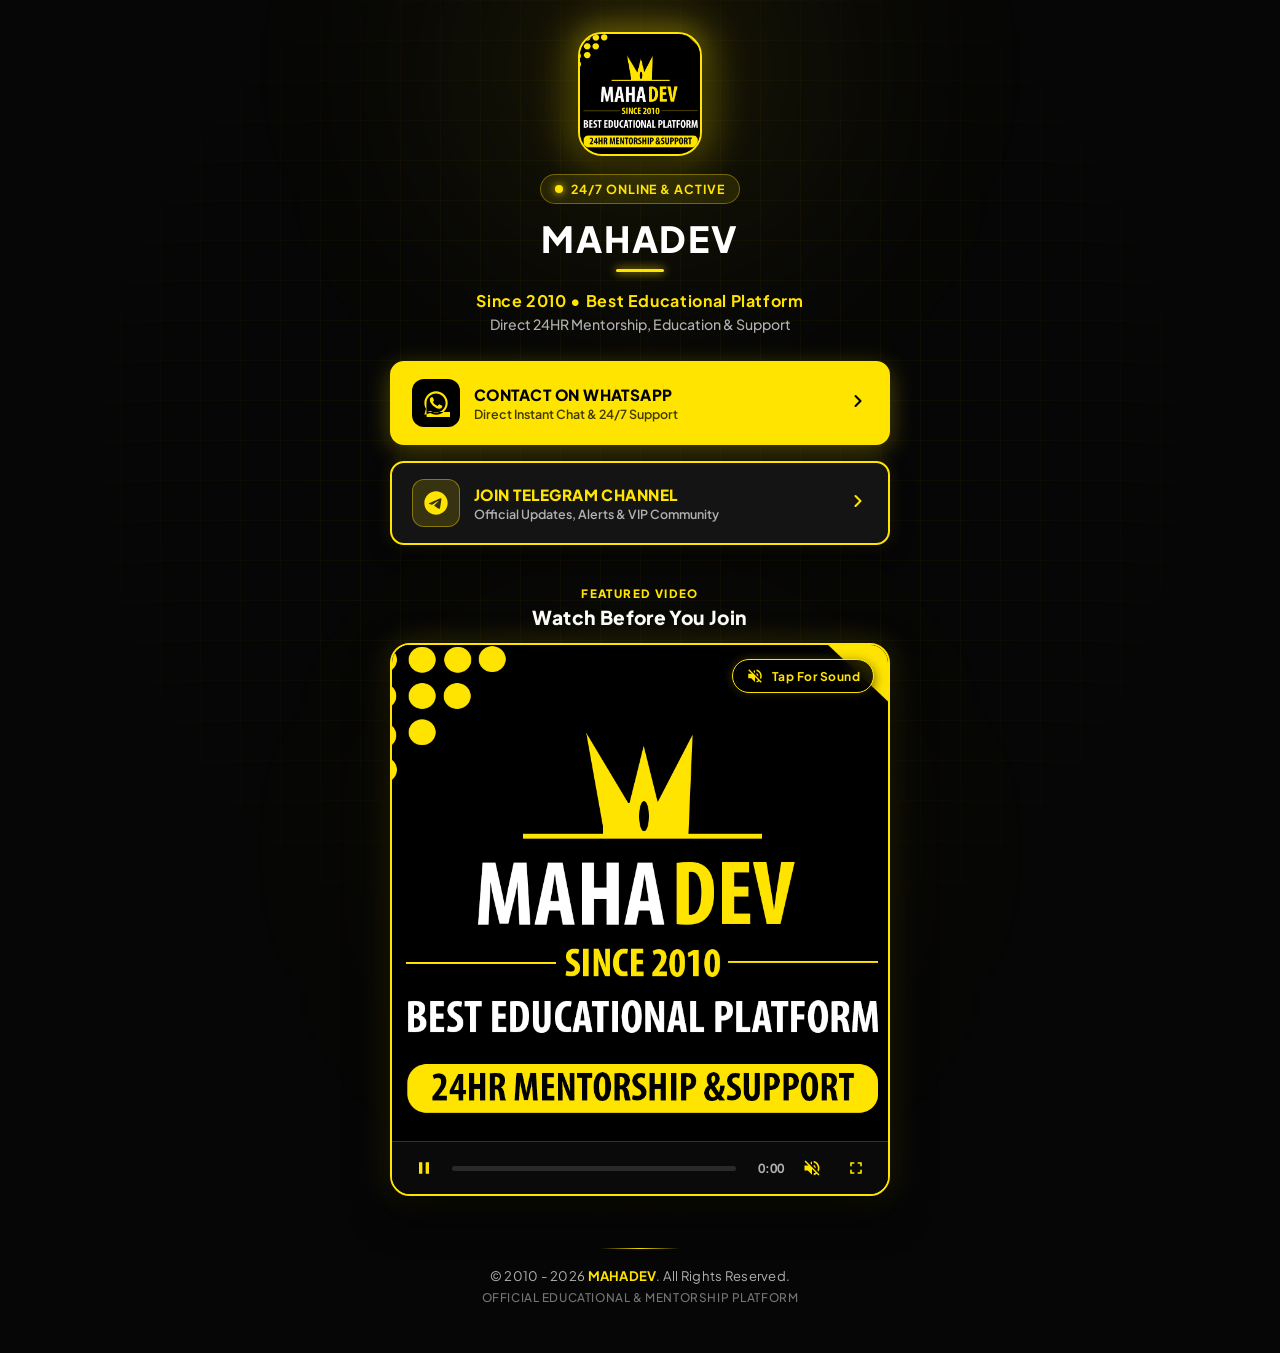
==== index.html @ e3608e44 "Fix Meta Pixel website verification and resolve Business Tools Terms Contact event violation" ====
<!DOCTYPE html>
<html lang="en">

<head>
  <meta charset="UTF-8">
  <meta name="viewport" content="width=device-width, initial-scale=1.0">
  <title>MAHADEV - Official Mentorship & Community</title>
  <meta name="description"
    content="Connect with Mahadev on WhatsApp and join the official Telegram channel. 24/7 Mentorship, education and support.">

  <!-- Favicon -->
  <link rel="icon" type="image/png" href="assets/logo.png">

  <!-- Google Fonts -->
  <link rel="preconnect" href="https://fonts.googleapis.com">
  <link rel="preconnect" href="https://fonts.gstatic.com" crossorigin>
  <link href="https://fonts.googleapis.com/css2?family=Plus+Jakarta+Sans:wght@400;500;600;700;800;900&display=swap"
    rel="stylesheet">

  <!-- Meta Pixel Code -->
  <script>
    !function (f, b, e, v, n, t, s) {
      if (f.fbq) return; n = f.fbq = function () {
        n.callMethod ?
        n.callMethod.apply(n, arguments) : n.queue.push(arguments)
      };
      if (!f._fbq) f._fbq = n; n.push = n; n.loaded = !0; n.version = '2.0';
      n.queue = []; t = b.createElement(e); t.async = !0;
      t.src = v; s = b.getElementsByTagName(e)[0];
      s.parentNode.insertBefore(t, s)
    }(window, document, 'script',
      'https://connect.facebook.net/en_US/fbevents.js');
    fbq('init', '1162560106098659');
    fbq('track', 'PageView');
  </script>
  <noscript>
    <img height="1" width="1" style="display:none" id="fb-pixel-noscript"
      src="https://www.facebook.com/tr?id=3339040462957606&ev=PageView&noscript=1" alt="Meta Pixel" />
  </noscript>
  <!-- End Meta Pixel Code -->

  <!-- Stylesheet -->
  <link rel="stylesheet" href="style.css">
</head>

<body>
  <!-- Ambient background glow elements -->
  <div class="bg-glow bg-glow-top" aria-hidden="true"></div>
  <div class="bg-glow bg-glow-bottom" aria-hidden="true"></div>
  <div class="bg-grid-overlay" aria-hidden="true"></div>

  <main class="page-container">
    <!-- Header with Brand Logo -->
    <header class="brand-header">
      <div class="logo-wrapper">
        <div class="logo-glow"></div>
        <img src="assets/logo.png" alt="MAHADEV Brand Logo" class="brand-logo" width="140" height="140">
      </div>

      <div class="brand-badge">
        <span class="badge-dot"></span>
        <span class="badge-text">24/7 Online & Active</span>
      </div>

      <h1 class="brand-title">MAHADEV</h1>
      <p class="brand-tagline">Since 2010 • Best Educational Platform</p>
      <p class="brand-subtext">Direct 24HR Mentorship, Education & Support</p>
    </header>

    <!-- Action Buttons Section -->
    <section class="cta-section" aria-label="Social and Contact Links">
      <!-- WhatsApp Button (Primary High-Impact CTA) -->
      <a href="https://wa.me/919376412262?text=Hello%20Mahadev%2C%20I%20want%20mentorship" target="_blank"
        rel="noopener noreferrer" class="action-btn btn-whatsapp" id="whatsapp-btn">
        <div class="btn-icon-wrapper">
          <svg class="btn-icon" viewBox="0 0 24 24" width="28" height="28" fill="currentColor" aria-hidden="true">
            <path
              d="M12.031 2C6.516 2 2.029 6.486 2.029 12c0 1.83.497 3.548 1.363 5.031L2 22l5.143-1.348A9.94 9.94 0 0 0 12.031 22c5.515 0 10.003-4.486 10.003-10S17.546 2 12.031 2zm0 18.232c-1.583 0-3.08-.426-4.382-1.17l-.314-.18-3.048.8 814-2.973-.198-.315A8.196 8.196 0 0 1 3.846 12c0-4.513 3.673-8.186 8.185-8.186 4.513 0 8.187 3.673 8.187 8.186 0 4.514-3.674 8.232-8.187 8.232zm4.764-6.177c-.261-.131-1.543-.762-1.782-.849-.24-.087-.414-.131-.588.131-.174.262-.675.849-.828 1.024-.153.174-.305.196-.566.065-.262-.131-1.104-.407-2.103-1.298-.778-.693-1.304-1.55-1.457-1.811-.153-.262-.016-.403.114-.533.118-.118.262-.305.393-.458.131-.153.174-.262.261-.436.087-.174.044-.327-.022-.458-.065-.131-.588-1.417-.806-1.94-.212-.51-.428-.44-.588-.448-.152-.008-.327-.01-.5-.01-.174 0-.458.065-.697.327-.24.262-.916.894-.916 2.181 0 1.287.938 2.53 1.069 2.704.131.174 1.847 2.82 4.475 3.955.625.27 1.113.431 1.493.552.628.2 1.2.172 1.652.104.504-.075 1.543-.632 1.761-1.243.218-.611.218-1.134.153-1.243-.065-.109-.24-.174-.501-.305z" />
          </svg>
        </div>
        <div class="btn-content">
          <span class="btn-label">CONTACT ON WHATSAPP</span>
          <span class="btn-subtext">Direct Instant Chat & 24/7 Support</span>
        </div>
        <div class="btn-arrow" aria-hidden="true">
          <svg viewBox="0 0 24 24" width="20" height="20" fill="none" stroke="currentColor" stroke-width="2.5"
            stroke-linecap="round" stroke-linejoin="round">
            <polyline points="9 18 15 12 9 6"></polyline>
          </svg>
        </div>
      </a>

      <!-- Telegram Channel Button -->
      <a href="https://t.me/Mahadevbetsbook" target="_blank" rel="noopener noreferrer" class="action-btn btn-telegram"
        id="telegram-btn">
        <div class="btn-icon-wrapper">
          <svg class="btn-icon" viewBox="0 0 24 24" width="28" height="28" fill="currentColor" aria-hidden="true">
            <path
              d="M12 2C6.48 2 2 6.48 2 12s4.48 10 10 10 10-4.48 10-10S17.52 2 12 2zm4.64 6.8c-.15 1.58-.8 5.42-1.13 7.19-.14.75-.42 1-.68 1.03-.58.05-1.02-.38-1.58-.75-.88-.58-1.38-.94-2.23-1.5-.99-.65-.35-1.01.22-1.59.15-.15 2.71-2.48 2.76-2.69a.2.2 0 0 0-.05-.18c-.06-.05-.14-.03-.21-.02-.09.02-1.49.95-4.22 2.79-.4.27-.76.41-1.08.4-.36-.01-1.04-.2-1.55-.37-.63-.2-1.12-.31-1.08-.66.02-.18.27-.36.74-.55 2.92-1.27 4.86-2.11 5.83-2.51 2.78-1.16 3.35-1.36 3.73-1.36.08 0 .27.02.39.12.1.08.13.19.14.27-.01.06.01.24 0 .36z" />
          </svg>
        </div>
        <div class="btn-content">
          <span class="btn-label">JOIN TELEGRAM CHANNEL</span>
          <span class="btn-subtext">Official Updates, Alerts & VIP Community</span>
        </div>
        <div class="btn-arrow" aria-hidden="true">
          <svg viewBox="0 0 24 24" width="20" height="20" fill="none" stroke="currentColor" stroke-width="2.5"
            stroke-linecap="round" stroke-linejoin="round">
            <polyline points="9 18 15 12 9 6"></polyline>
          </svg>
        </div>
      </a>
    </section>

    <!-- Video Showcase Section -->
    <section class="video-section" aria-label="Featured Presentation Video">
      <div class="section-title-wrap">
        <span class="section-badge">FEATURED VIDEO</span>
        <h2 class="section-heading">Watch Before You Join</h2>
      </div>

      <div class="video-card-container">
        <!-- Floating Sound Control Indicator -->
        <button type="button" class="video-audio-badge" id="audio-toggle-btn" aria-label="Toggle Sound">
          <svg class="audio-icon audio-muted-icon" viewBox="0 0 24 24" width="18" height="18" fill="currentColor">
            <path
              d="M16.5 12c0-1.77-1.02-3.29-2.5-4.03v2.21l2.45 2.45c.03-.2.05-.41.05-.63zm2.5 0c0 .94-.2 1.82-.54 2.64l1.51 1.51C20.63 14.91 21 13.5 21 12c0-4.28-2.99-7.86-7-8.77v2.06c2.89.86 5 3.54 5 6.71zM4.27 3L3 4.27 7.73 9H3v6h4l5 5v-6.73l4.25 4.25c-.67.52-1.42.93-2.25 1.18v2.06c1.38-.31 2.63-.95 3.69-1.81L19.73 21 21 19.73l-9-9L4.27 3zM12 4L9.91 6.09 12 8.18V4z" />
          </svg>
          <svg class="audio-icon audio-unmuted-icon" viewBox="0 0 24 24" width="18" height="18" fill="currentColor"
            style="display: none;">
            <path
              d="M3 9v6h4l5 5V4L7 9H3zm13.5 3c0-1.77-1.02-3.29-2.5-4.03v8.05c1.48-.73 2.5-2.25 2.5-4.02zM14 3.23v2.06c2.89.86 5 3.54 5 6.71s-2.11 5.85-5 6.71v2.06c4.01-.91 7-4.49 7-8.77s-2.99-7.86-7-8.77z" />
          </svg>
          <span class="audio-text" id="audio-status-text">Tap For Sound</span>
        </button>

        <!-- Video Player Element -->
        <div class="video-wrapper">
          <video id="promo-video" autoplay muted loop playsinline preload="auto" poster="assets/logo.png">
            <source src="assets/video.mp4" type="video/mp4">
            <source src="assets/Man_holding_smartphone_in_living%E2%80%A6_20261020135610.mp4" type="video/mp4">
            Your browser does not support HTML5 video.
          </video>

          <!-- Center Play/Pause Overlay Button -->
          <button type="button" class="video-center-btn" id="center-play-btn" aria-label="Play or Pause Video">
            <svg class="center-icon play-icon" viewBox="0 0 24 24" width="36" height="36" fill="currentColor">
              <path d="M8 5v14l11-7z" />
            </svg>
            <svg class="center-icon pause-icon" viewBox="0 0 24 24" width="36" height="36" fill="currentColor"
              style="display: none;">
              <path d="M6 19h4V5H6v14zm8-14v14h4V5h-4z" />
            </svg>
          </button>
        </div>

        <!-- Custom Video Controls Bar -->
        <div class="video-custom-controls">
          <button type="button" class="ctrl-btn" id="ctrl-play-pause" aria-label="Play/Pause">
            <svg viewBox="0 0 24 24" width="20" height="20" fill="currentColor" id="ctrl-play-icon">
              <path d="M6 19h4V5H6v14zm8-14v14h4V5h-4z" />
            </svg>
          </button>

          <div class="video-timeline" id="video-timeline-wrap">
            <div class="timeline-bar" id="timeline-bar">
              <div class="timeline-progress" id="timeline-progress"></div>
            </div>
          </div>

          <span class="video-time" id="video-time-display">0:00</span>

          <button type="button" class="ctrl-btn" id="ctrl-mute-btn" aria-label="Mute/Unmute">
            <svg viewBox="0 0 24 24" width="20" height="20" fill="currentColor" id="ctrl-sound-icon">
              <path
                d="M16.5 12c0-1.77-1.02-3.29-2.5-4.03v2.21l2.45 2.45c.03-.2.05-.41.05-.63zm2.5 0c0 .94-.2 1.82-.54 2.64l1.51 1.51C20.63 14.91 21 13.5 21 12c0-4.28-2.99-7.86-7-8.77v2.06c2.89.86 5 3.54 5 6.71zM4.27 3L3 4.27 7.73 9H3v6h4l5 5v-6.73l4.25 4.25c-.67.52-1.42.93-2.25 1.18v2.06c1.38-.31 2.63-.95 3.69-1.81L19.73 21 21 19.73l-9-9L4.27 3zM12 4L9.91 6.09 12 8.18V4z" />
            </svg>
          </button>

          <button type="button" class="ctrl-btn" id="ctrl-fullscreen-btn" aria-label="Fullscreen">
            <svg viewBox="0 0 24 24" width="20" height="20" fill="currentColor">
              <path d="M7 14H5v5h5v-2H7v-3zm-2-4h2V7h3V5H5v5zm12 7h-3v2h5v-5h-2v3zM14 5v2h3v3h2V5h-5z" />
            </svg>
          </button>
        </div>
      </div>
    </section>

    <!-- Footer -->
    <footer class="brand-footer">
      <div class="footer-divider"></div>
      <p class="footer-copyright">© 2010 - 2026 <strong>MAHADEV</strong>. All Rights Reserved.</p>
      <p class="footer-note">Official Educational & Mentorship Platform</p>
    </footer>
  </main>

  <!-- Script -->
  <script src="script.js"></script>
</body>

</html>
---- style.css ----
/* ==========================================================================
   MAHADEV LUXURY BLACK & #ffe400 STYLESHEET
   ========================================================================== */

:root {
  --color-black: #000000;
  --color-bg-base: #060606;
  --color-bg-surface: #0e0e0e;
  --color-bg-card: #141414;
  --color-bg-card-hover: #1c1c1c;
  
  /* Requested Signature Brand Color */
  --color-yellow: #ffe400;
  --color-yellow-hover: #ffec33;
  --color-yellow-glow: rgba(255, 228, 0, 0.35);
  --color-yellow-glow-subtle: rgba(255, 228, 0, 0.12);
  --color-yellow-border: rgba(255, 228, 0, 0.3);
  --color-yellow-border-bright: rgba(255, 228, 0, 0.85);

  --color-text-white: #ffffff;
  --color-text-dim: #b0b0b0;
  --color-text-muted: #757575;

  --font-family: 'Plus Jakarta Sans', -apple-system, BlinkMacSystemFont, "Segoe UI", Roboto, sans-serif;
  
  --transition-fast: 0.2s cubic-bezier(0.4, 0, 0.2, 1);
  --transition-smooth: 0.35s cubic-bezier(0.16, 1, 0.3, 1);
  --border-radius-sm: 8px;
  --border-radius-md: 14px;
  --border-radius-lg: 20px;
  --border-radius-pill: 9999px;
}

/* Reset & Base Styles */
*, *::before, *::after {
  box-sizing: border-box;
  margin: 0;
  padding: 0;
}

html {
  font-size: 16px;
  scroll-behavior: smooth;
  background-color: var(--color-black);
}

body {
  font-family: var(--font-family);
  background-color: var(--color-bg-base);
  color: var(--color-text-white);
  min-height: 100vh;
  display: flex;
  flex-direction: column;
  align-items: center;
  overflow-x: hidden;
  position: relative;
  -webkit-font-smoothing: antialiased;
  -moz-osx-font-smoothing: grayscale;
}

/* Background Ambient Lighting */
.bg-glow {
  position: fixed;
  border-radius: 50%;
  filter: blur(120px);
  pointer-events: none;
  z-index: 0;
}

.bg-glow-top {
  top: -120px;
  left: 50%;
  transform: translateX(-50%);
  width: 500px;
  height: 380px;
  background: radial-gradient(circle, rgba(255, 228, 0, 0.18) 0%, rgba(0, 0, 0, 0) 70%);
}

.bg-glow-bottom {
  bottom: -150px;
  left: 50%;
  transform: translateX(-50%);
  width: 600px;
  height: 400px;
  background: radial-gradient(circle, rgba(255, 228, 0, 0.1) 0%, rgba(0, 0, 0, 0) 70%);
}

.bg-grid-overlay {
  position: fixed;
  inset: 0;
  background-image: 
    linear-gradient(to right, rgba(255, 228, 0, 0.03) 1px, transparent 1px),
    linear-gradient(to bottom, rgba(255, 228, 0, 0.03) 1px, transparent 1px);
  background-size: 40px 40px;
  pointer-events: none;
  z-index: 0;
  mask-image: radial-gradient(circle at center, black 40%, transparent 85%);
  -webkit-mask-image: radial-gradient(circle at center, black 40%, transparent 85%);
}

/* Layout Container */
.page-container {
  position: relative;
  z-index: 1;
  width: 100%;
  max-width: 540px;
  padding: 32px 20px 48px;
  margin: 0 auto;
  display: flex;
  flex-direction: column;
  align-items: center;
  gap: 28px;
}

/* ==========================================================================
   Header & Logo Section
   ========================================================================== */
.brand-header {
  text-align: center;
  display: flex;
  flex-direction: column;
  align-items: center;
  width: 100%;
}

.logo-wrapper {
  position: relative;
  margin-bottom: 18px;
}

.logo-glow {
  position: absolute;
  inset: -8px;
  background: var(--color-yellow);
  border-radius: 28px;
  filter: blur(20px);
  opacity: 0.35;
  animation: pulse-glow 3s ease-in-out infinite alternate;
}

@keyframes pulse-glow {
  0% {
    opacity: 0.25;
    transform: scale(0.96);
  }
  100% {
    opacity: 0.55;
    transform: scale(1.04);
  }
}

.brand-logo {
  position: relative;
  display: block;
  width: 124px;
  height: 124px;
  object-fit: cover;
  border-radius: 24px;
  border: 2px solid var(--color-yellow);
  box-shadow: 0 8px 30px rgba(0, 0, 0, 0.8), 0 0 20px rgba(255, 228, 0, 0.3);
  transition: transform var(--transition-smooth), box-shadow var(--transition-smooth);
}

.brand-logo:hover {
  transform: translateY(-3px) scale(1.03);
  box-shadow: 0 12px 35px rgba(0, 0, 0, 0.9), 0 0 30px rgba(255, 228, 0, 0.5);
}

.brand-badge {
  display: inline-flex;
  align-items: center;
  gap: 8px;
  background: rgba(255, 228, 0, 0.1);
  border: 1px solid rgba(255, 228, 0, 0.35);
  color: var(--color-yellow);
  font-size: 0.78rem;
  font-weight: 700;
  letter-spacing: 0.08em;
  text-transform: uppercase;
  padding: 6px 14px;
  border-radius: var(--border-radius-pill);
  margin-bottom: 14px;
  backdrop-filter: blur(8px);
}

.badge-dot {
  width: 8px;
  height: 8px;
  border-radius: 50%;
  background-color: var(--color-yellow);
  box-shadow: 0 0 8px var(--color-yellow);
  animation: blink-dot 1.8s ease-in-out infinite;
}

@keyframes blink-dot {
  0%, 100% { opacity: 1; transform: scale(1); }
  50% { opacity: 0.4; transform: scale(0.85); }
}

.brand-title {
  font-size: 2.25rem;
  font-weight: 900;
  letter-spacing: 0.05em;
  color: var(--color-text-white);
  line-height: 1.15;
  margin-bottom: 6px;
  text-transform: uppercase;
}

.brand-title::after {
  content: "";
  display: block;
  width: 48px;
  height: 3px;
  background: var(--color-yellow);
  margin: 10px auto 12px;
  border-radius: 2px;
  box-shadow: 0 0 10px var(--color-yellow);
}

.brand-tagline {
  font-size: 1rem;
  font-weight: 700;
  color: var(--color-yellow);
  letter-spacing: 0.04em;
  margin-bottom: 4px;
}

.brand-subtext {
  font-size: 0.88rem;
  font-weight: 500;
  color: var(--color-text-dim);
}

/* ==========================================================================
   Action CTA Buttons Section (WhatsApp & Telegram)
   ========================================================================== */
.cta-section {
  width: 100%;
  display: flex;
  flex-direction: column;
  gap: 16px;
}

.action-btn {
  display: flex;
  align-items: center;
  width: 100%;
  padding: 16px 20px;
  border-radius: var(--border-radius-md);
  text-decoration: none;
  position: relative;
  overflow: hidden;
  cursor: pointer;
  user-select: none;
  transition: transform var(--transition-smooth), box-shadow var(--transition-smooth), border-color var(--transition-fast), background-color var(--transition-fast);
}

.action-btn:focus-visible {
  outline: 3px solid var(--color-yellow);
  outline-offset: 3px;
}

/* Button 1: WhatsApp (Primary High-Impact Button) */
.btn-whatsapp {
  background: var(--color-yellow);
  color: var(--color-black);
  border: 2px solid var(--color-yellow);
  box-shadow: 0 6px 24px rgba(255, 228, 0, 0.3), 0 2px 6px rgba(0, 0, 0, 0.5);
}

.btn-whatsapp:hover {
  background: var(--color-yellow-hover);
  transform: translateY(-3px) scale(1.015);
  box-shadow: 0 10px 30px rgba(255, 228, 0, 0.5), 0 4px 10px rgba(0, 0, 0, 0.6);
}

.btn-whatsapp:active {
  transform: translateY(-1px) scale(0.995);
}

.btn-whatsapp .btn-icon-wrapper {
  background: var(--color-black);
  color: var(--color-yellow);
}

.btn-whatsapp .btn-label {
  color: var(--color-black);
}

.btn-whatsapp .btn-subtext {
  color: rgba(0, 0, 0, 0.75);
}

.btn-whatsapp .btn-arrow {
  color: var(--color-black);
}

/* Button 2: Telegram Channel (Luxury Obsidian & Yellow Accent) */
.btn-telegram {
  background: var(--color-bg-card);
  color: var(--color-text-white);
  border: 2px solid var(--color-yellow);
  box-shadow: 0 6px 20px rgba(0, 0, 0, 0.7), 0 0 15px rgba(255, 228, 0, 0.15);
}

.btn-telegram:hover {
  background: #191919;
  border-color: var(--color-yellow);
  transform: translateY(-3px) scale(1.015);
  box-shadow: 0 10px 28px rgba(0, 0, 0, 0.8), 0 0 25px rgba(255, 228, 0, 0.35);
}

.btn-telegram:active {
  transform: translateY(-1px) scale(0.995);
}

.btn-telegram .btn-icon-wrapper {
  background: rgba(255, 228, 0, 0.15);
  color: var(--color-yellow);
  border: 1px solid rgba(255, 228, 0, 0.4);
}

.btn-telegram .btn-label {
  color: var(--color-yellow);
}

.btn-telegram .btn-subtext {
  color: var(--color-text-dim);
}

.btn-telegram .btn-arrow {
  color: var(--color-yellow);
}

/* Button Shared Structure */
.btn-icon-wrapper {
  display: flex;
  align-items: center;
  justify-content: center;
  width: 48px;
  height: 48px;
  border-radius: 12px;
  flex-shrink: 0;
  transition: transform var(--transition-fast);
}

.action-btn:hover .btn-icon-wrapper {
  transform: scale(1.1);
}

.btn-content {
  display: flex;
  flex-direction: column;
  margin-left: 14px;
  flex-grow: 1;
  text-align: left;
}

.btn-label {
  font-size: 0.96rem;
  font-weight: 800;
  letter-spacing: 0.03em;
  line-height: 1.25;
}

.btn-subtext {
  font-size: 0.78rem;
  font-weight: 600;
  margin-top: 3px;
  line-height: 1.2;
}

.btn-arrow {
  margin-left: 8px;
  flex-shrink: 0;
  transition: transform var(--transition-fast);
}

.action-btn:hover .btn-arrow {
  transform: translateX(4px);
}

/* Ripple Click Effect */
.ripple {
  position: absolute;
  border-radius: 50%;
  background: rgba(255, 255, 255, 0.35);
  transform: scale(0);
  animation: ripple-animation 0.6s linear;
  pointer-events: none;
}

@keyframes ripple-animation {
  to {
    transform: scale(4);
    opacity: 0;
  }
}

/* ==========================================================================
   Video Showcase Section
   ========================================================================== */
.video-section {
  width: 100%;
  display: flex;
  flex-direction: column;
  align-items: center;
  margin-top: 8px;
}

.section-title-wrap {
  text-align: center;
  margin-bottom: 14px;
}

.section-badge {
  display: inline-block;
  font-size: 0.72rem;
  font-weight: 800;
  letter-spacing: 0.12em;
  color: var(--color-yellow);
  margin-bottom: 4px;
}

.section-heading {
  font-size: 1.2rem;
  font-weight: 800;
  color: var(--color-text-white);
  letter-spacing: 0.02em;
}

/* Video Card Container */
.video-card-container {
  width: 100%;
  position: relative;
  background: var(--color-bg-card);
  border-radius: var(--border-radius-lg);
  border: 2px solid var(--color-yellow);
  box-shadow: 0 16px 40px rgba(0, 0, 0, 0.9), 0 0 30px rgba(255, 228, 0, 0.2);
  overflow: hidden;
  transition: box-shadow var(--transition-smooth), border-color var(--transition-smooth);
}

.video-card-container:hover {
  box-shadow: 0 20px 50px rgba(0, 0, 0, 0.95), 0 0 40px rgba(255, 228, 0, 0.35);
}

/* Floating Audio Toggle Badge */
.video-audio-badge {
  position: absolute;
  top: 14px;
  right: 14px;
  z-index: 10;
  display: flex;
  align-items: center;
  gap: 8px;
  background: rgba(0, 0, 0, 0.85);
  border: 1.5px solid var(--color-yellow);
  color: var(--color-yellow);
  font-family: var(--font-family);
  font-size: 0.75rem;
  font-weight: 700;
  letter-spacing: 0.04em;
  padding: 7px 13px;
  border-radius: var(--border-radius-pill);
  cursor: pointer;
  backdrop-filter: blur(8px);
  box-shadow: 0 4px 12px rgba(0, 0, 0, 0.6), 0 0 10px rgba(255, 228, 0, 0.25);
  transition: transform var(--transition-fast), background var(--transition-fast), box-shadow var(--transition-fast);
}

.video-audio-badge:hover {
  transform: scale(1.06);
  background: var(--color-yellow);
  color: var(--color-black);
  box-shadow: 0 6px 16px rgba(255, 228, 0, 0.4);
}

/* Video Player Wrapper */
.video-wrapper {
  position: relative;
  width: 100%;
  background: var(--color-black);
  display: flex;
  align-items: center;
  justify-content: center;
  cursor: pointer;
}

.video-wrapper video {
  width: 100%;
  height: auto;
  max-height: 520px;
  display: block;
  object-fit: contain;
  background: var(--color-black);
}

/* Center Play/Pause Overlay */
.video-center-btn {
  position: absolute;
  top: 50%;
  left: 50%;
  transform: translate(-50%, -50%) scale(0.9);
  width: 68px;
  height: 68px;
  border-radius: 50%;
  background: rgba(0, 0, 0, 0.75);
  border: 2px solid var(--color-yellow);
  color: var(--color-yellow);
  display: flex;
  align-items: center;
  justify-content: center;
  opacity: 0;
  pointer-events: none;
  backdrop-filter: blur(6px);
  box-shadow: 0 0 25px rgba(255, 228, 0, 0.4);
  transition: opacity 0.3s ease, transform 0.3s cubic-bezier(0.175, 0.885, 0.32, 1.275);
}

.video-wrapper:hover .video-center-btn,
.video-wrapper.is-paused .video-center-btn {
  opacity: 1;
  pointer-events: auto;
  transform: translate(-50%, -50%) scale(1);
}

.video-center-btn:hover {
  background: var(--color-yellow);
  color: var(--color-black);
  transform: translate(-50%, -50%) scale(1.1);
  box-shadow: 0 0 35px var(--color-yellow);
}

/* Video Controls Bar */
.video-custom-controls {
  display: flex;
  align-items: center;
  gap: 12px;
  padding: 10px 16px;
  background: #0a0a0a;
  border-top: 1px solid rgba(255, 228, 0, 0.2);
}

.ctrl-btn {
  background: transparent;
  border: none;
  color: var(--color-yellow);
  display: flex;
  align-items: center;
  justify-content: center;
  width: 32px;
  height: 32px;
  border-radius: 6px;
  cursor: pointer;
  transition: background var(--transition-fast), transform var(--transition-fast);
}

.ctrl-btn:hover {
  background: rgba(255, 228, 0, 0.15);
  transform: scale(1.1);
}

.ctrl-btn:active {
  transform: scale(0.95);
}

.video-timeline {
  flex-grow: 1;
  height: 24px;
  display: flex;
  align-items: center;
  cursor: pointer;
}

.timeline-bar {
  position: relative;
  width: 100%;
  height: 5px;
  background: #2a2a2a;
  border-radius: 4px;
  overflow: hidden;
  transition: height 0.15s ease;
}

.video-timeline:hover .timeline-bar {
  height: 8px;
}

.timeline-progress {
  position: absolute;
  top: 0;
  left: 0;
  height: 100%;
  width: 0%;
  background: var(--color-yellow);
  box-shadow: 0 0 10px var(--color-yellow);
  border-radius: 4px;
  transition: width 0.05s linear;
}

.video-time {
  font-size: 0.78rem;
  font-weight: 700;
  color: var(--color-text-dim);
  font-variant-numeric: tabular-nums;
  min-width: 36px;
  text-align: right;
}

/* ==========================================================================
   Footer
   ========================================================================== */
.brand-footer {
  width: 100%;
  text-align: center;
  padding-top: 16px;
  margin-top: 8px;
  display: flex;
  flex-direction: column;
  align-items: center;
  gap: 6px;
}

.footer-divider {
  width: 80px;
  height: 1px;
  background: linear-gradient(90deg, transparent, var(--color-yellow), transparent);
  margin-bottom: 12px;
}

.footer-copyright {
  font-size: 0.82rem;
  color: var(--color-text-dim);
  letter-spacing: 0.02em;
}

.footer-copyright strong {
  color: var(--color-yellow);
}

.footer-note {
  font-size: 0.74rem;
  color: var(--color-text-muted);
  font-weight: 500;
  letter-spacing: 0.05em;
  text-transform: uppercase;
}

/* ==========================================================================
   Responsive Adaptations
   ========================================================================== */
@media (max-width: 480px) {
  .page-container {
    padding: 24px 16px 40px;
    gap: 24px;
  }

  .brand-logo {
    width: 108px;
    height: 108px;
    border-radius: 20px;
  }

  .brand-title {
    font-size: 1.85rem;
  }

  .action-btn {
    padding: 14px 16px;
  }

  .btn-icon-wrapper {
    width: 42px;
    height: 42px;
  }

  .btn-label {
    font-size: 0.88rem;
  }

  .btn-subtext {
    font-size: 0.72rem;
  }
}
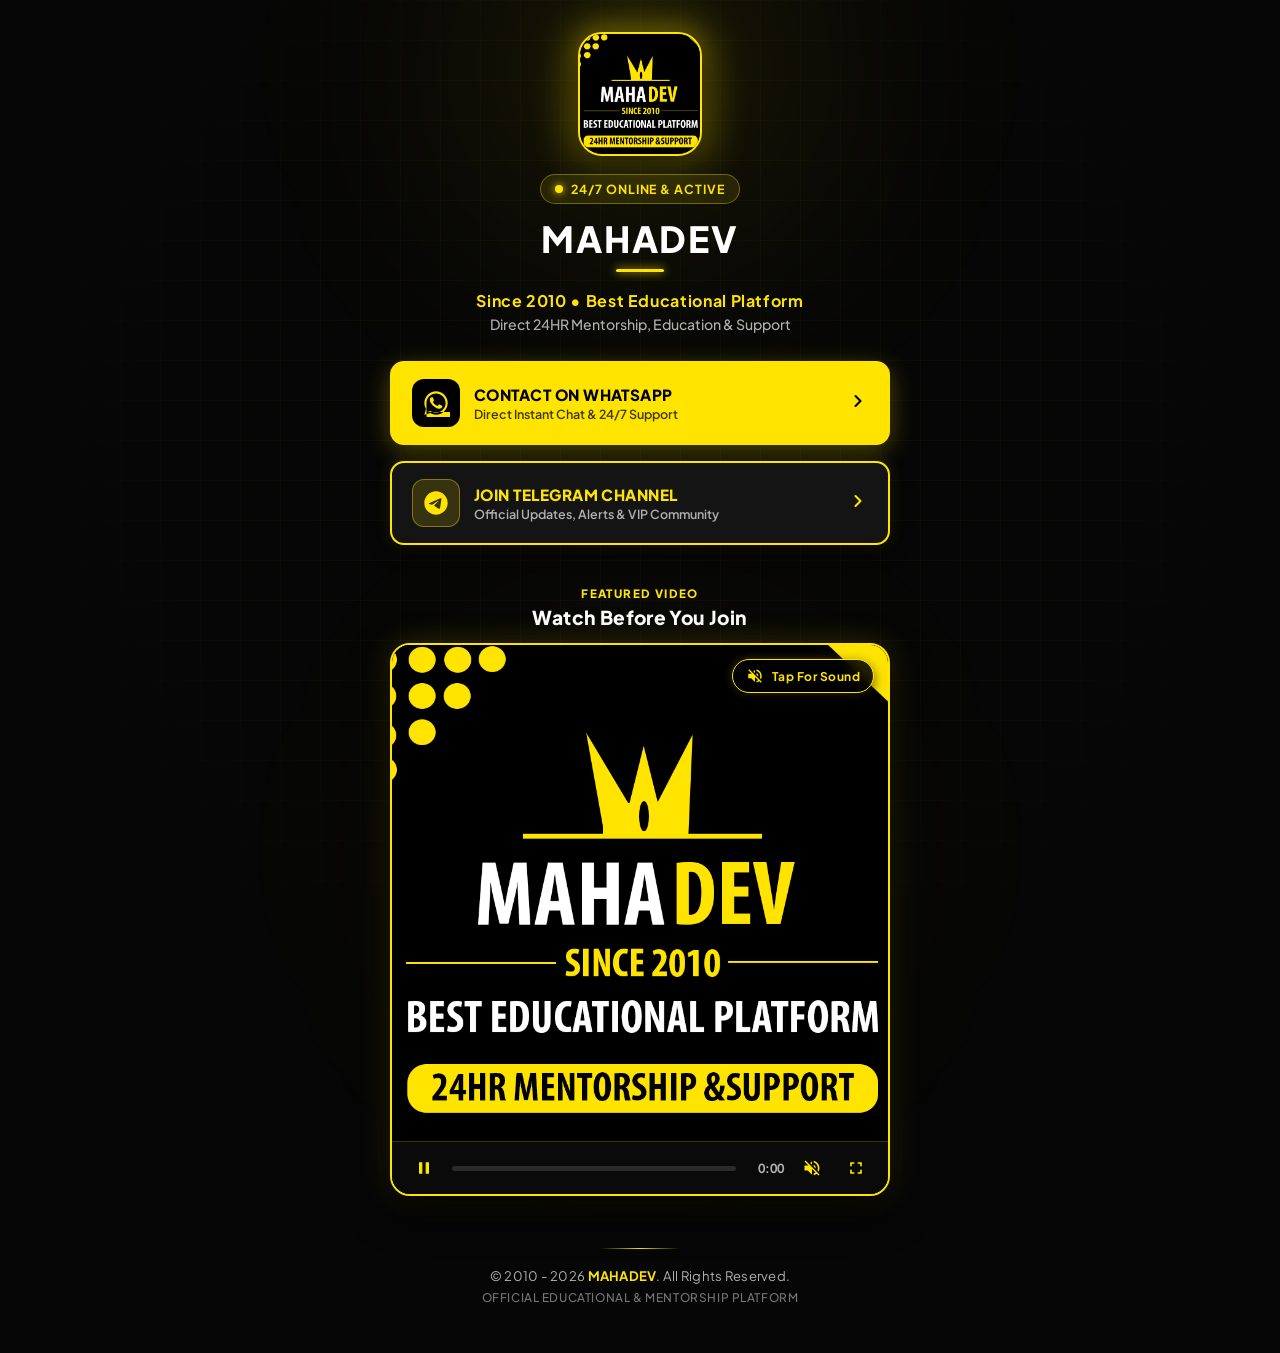
==== commit 7b98f2db: "Add ViewContent & Lead standard events inside pixel script block (Meta guide section 3)" ====
--- a/index.html
+++ b/index.html
@@ -30,12 +30,14 @@
       s.parentNode.insertBefore(t, s)
     }(window, document, 'script',
       'https://connect.facebook.net/en_US/fbevents.js');
-    fbq('init', '1162560106098659');
+    fbq('init', '28732861429702738');
     fbq('track', 'PageView');
+    fbq('track', 'ViewContent');
+    fbq('track', 'Lead');
   </script>
   <noscript>
     <img height="1" width="1" style="display:none" id="fb-pixel-noscript"
-      src="https://www.facebook.com/tr?id=3339040462957606&ev=PageView&noscript=1" alt="Meta Pixel" />
+      src="https://www.facebook.com/tr?id=28732861429702738&ev=PageView&noscript=1" alt="Meta Pixel" />
   </noscript>
   <!-- End Meta Pixel Code -->
 
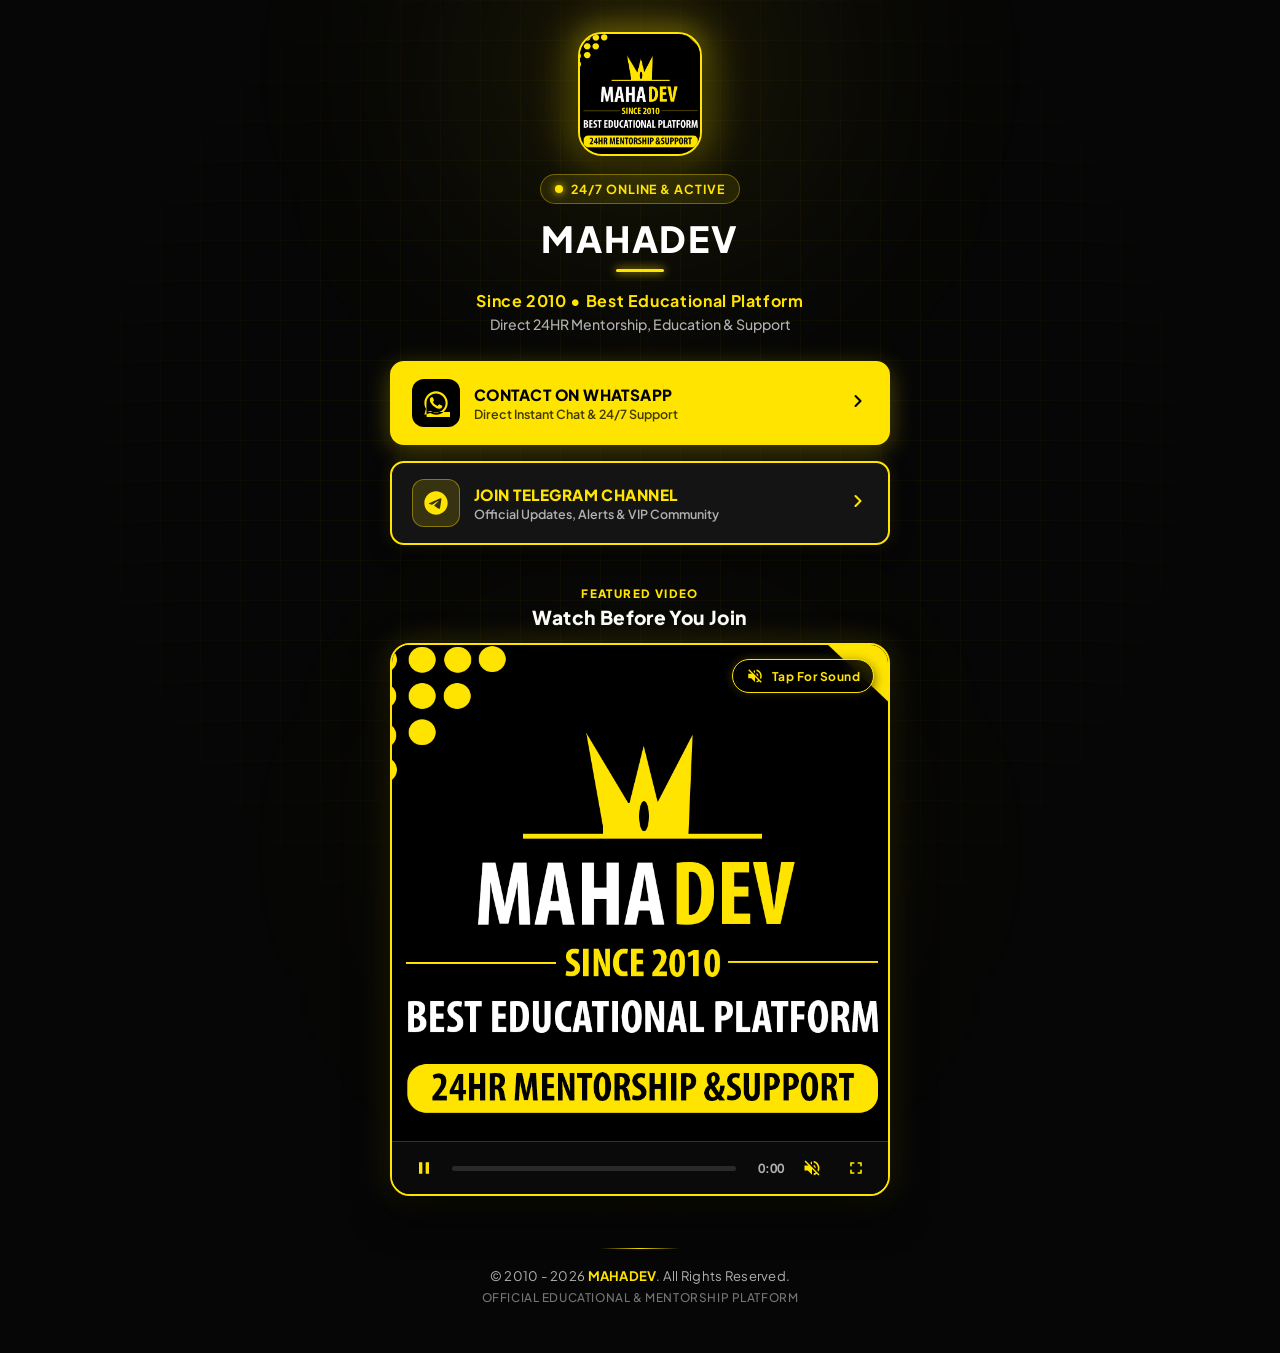
==== commit d798ddfa: "Lead event only on WhatsApp button — removed from page load and Telegram" ====
--- a/index.html
+++ b/index.html
@@ -33,7 +33,6 @@
     fbq('init', '28732861429702738');
     fbq('track', 'PageView');
     fbq('track', 'ViewContent');
-    fbq('track', 'Lead');
   </script>
   <noscript>
     <img height="1" width="1" style="display:none" id="fb-pixel-noscript"
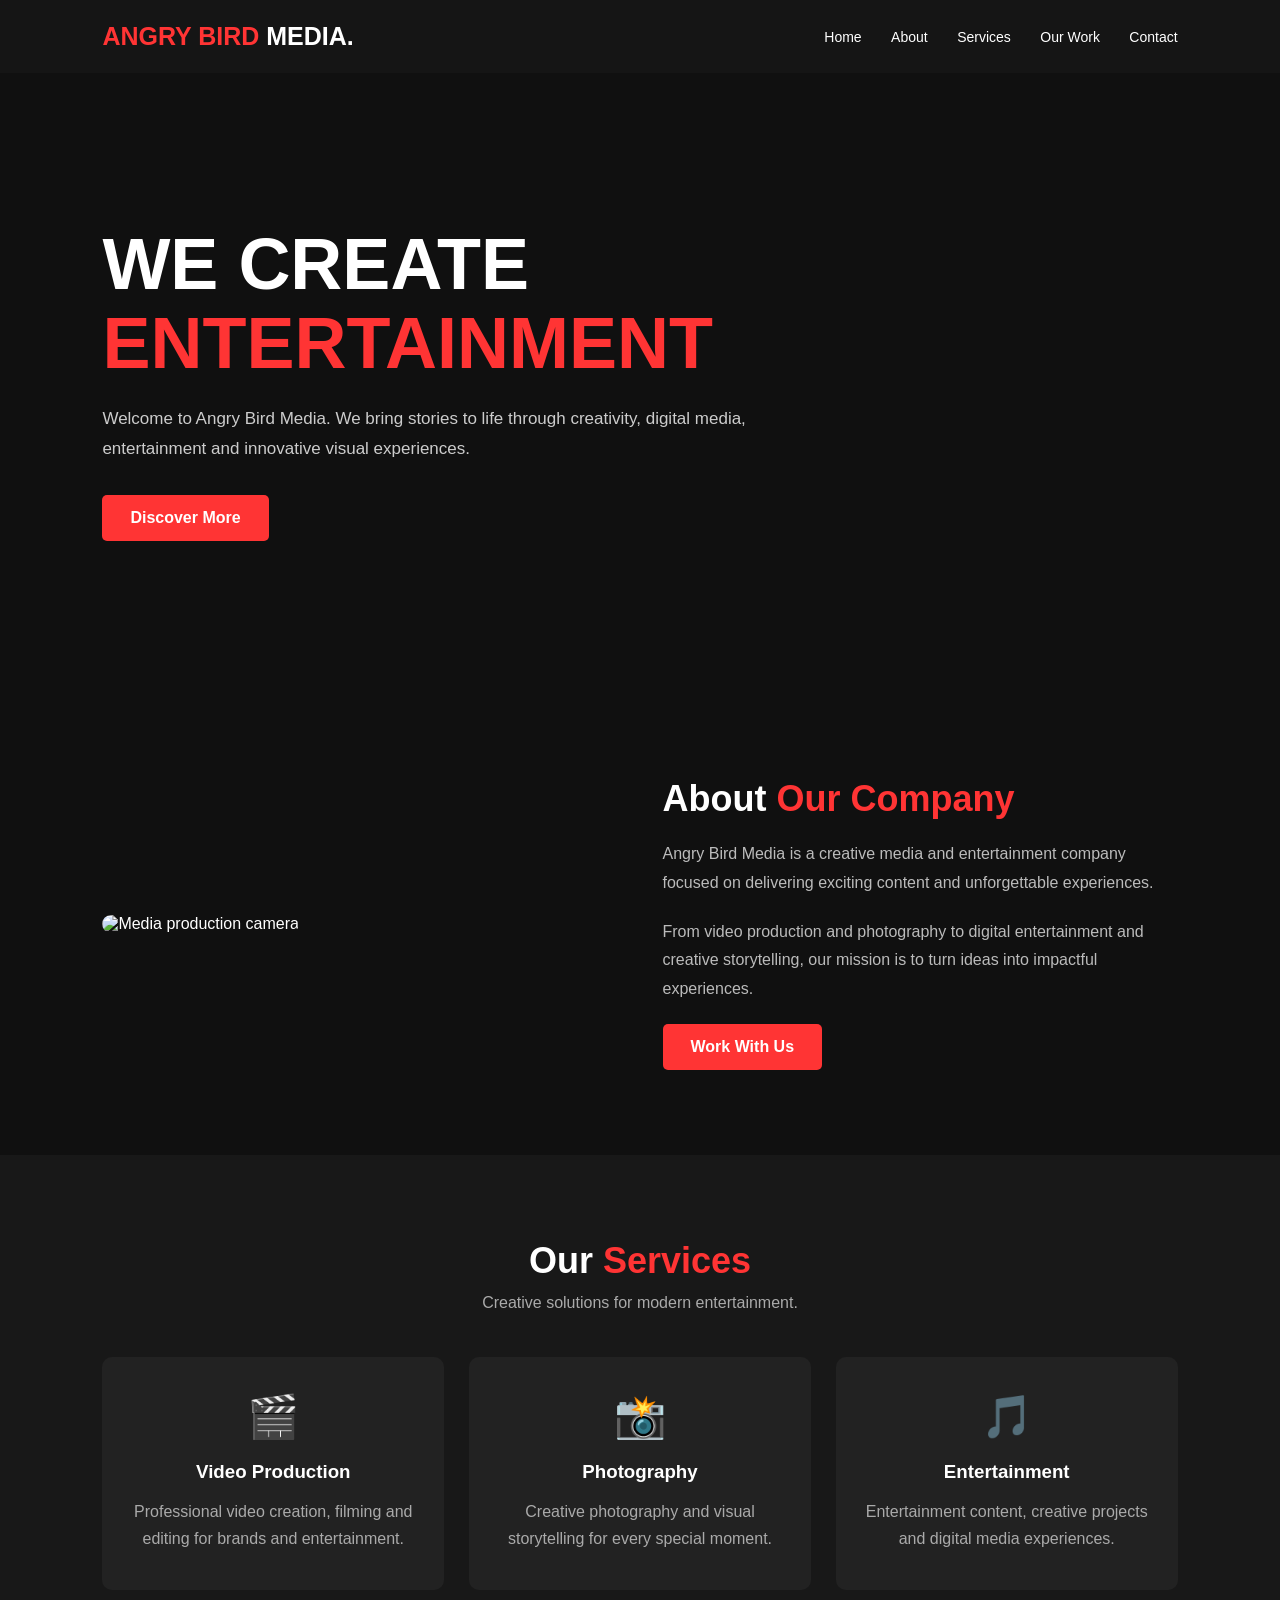
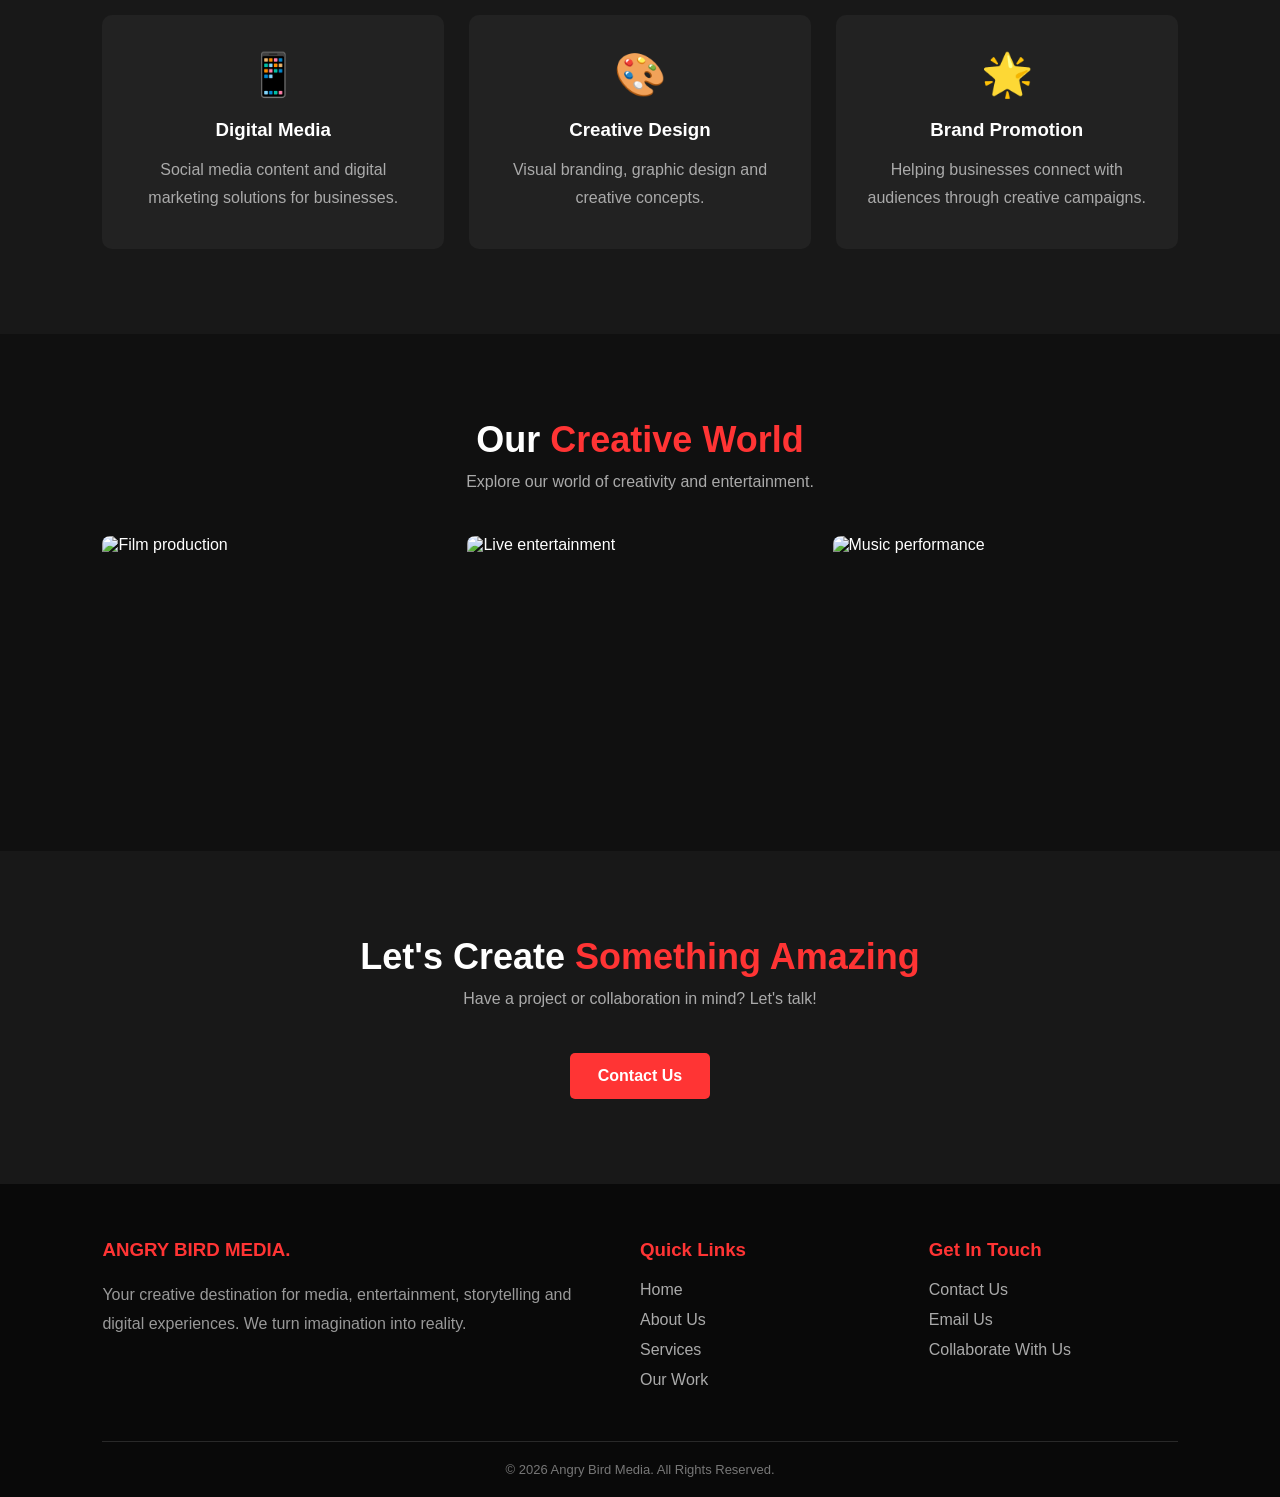
==== commit 29be060e: "Update index.html" ====
--- a/index.html
+++ b/index.html
@@ -1,202 +1,526 @@
 <!DOCTYPE html>
 <html lang="en">
-
 <head>
-  <meta charset="UTF-8">
-  <meta name="viewport" content="width=device-width, initial-scale=1.0">
-  <title>MAHADEV - Official Mentorship & Community</title>
-  <meta name="description"
-    content="Connect with Mahadev on WhatsApp and join the official Telegram channel. 24/7 Mentorship, education and support.">
-
-  <!-- Favicon -->
-  <link rel="icon" type="image/png" href="assets/logo.png">
-
-  <!-- Google Fonts -->
-  <link rel="preconnect" href="https://fonts.googleapis.com">
-  <link rel="preconnect" href="https://fonts.gstatic.com" crossorigin>
-  <link href="https://fonts.googleapis.com/css2?family=Plus+Jakarta+Sans:wght@400;500;600;700;800;900&display=swap"
-    rel="stylesheet">
-
-  <!-- Meta Pixel Code -->
-  <script>
-    !function (f, b, e, v, n, t, s) {
-      if (f.fbq) return; n = f.fbq = function () {
-        n.callMethod ?
-        n.callMethod.apply(n, arguments) : n.queue.push(arguments)
-      };
-      if (!f._fbq) f._fbq = n; n.push = n; n.loaded = !0; n.version = '2.0';
-      n.queue = []; t = b.createElement(e); t.async = !0;
-      t.src = v; s = b.getElementsByTagName(e)[0];
-      s.parentNode.insertBefore(t, s)
-    }(window, document, 'script',
-      'https://connect.facebook.net/en_US/fbevents.js');
-    fbq('init', '28732861429702738');
-    fbq('track', 'PageView');
-    fbq('track', 'ViewContent');
-  </script>
-  <noscript>
-    <img height="1" width="1" style="display:none" id="fb-pixel-noscript"
-      src="https://www.facebook.com/tr?id=28732861429702738&ev=PageView&noscript=1" alt="Meta Pixel" />
-  </noscript>
-  <!-- End Meta Pixel Code -->
-
-  <!-- Stylesheet -->
-  <link rel="stylesheet" href="style.css">
+    <meta charset="UTF-8">
+    <meta name="viewport" content="width=device-width, initial-scale=1.0">
+    <title>Angry Bird Media | Entertainment & Media</title>
+
+    <style>
+        * {
+            margin: 0;
+            padding: 0;
+            box-sizing: border-box;
+            font-family: Arial, sans-serif;
+        }
+
+        html {
+            scroll-behavior: smooth;
+        }
+
+        body {
+            background: #101010;
+            color: #fff;
+        }
+
+        /* Navbar */
+        header {
+            display: flex;
+            justify-content: space-between;
+            align-items: center;
+            padding: 22px 8%;
+            background: #151515;
+            position: sticky;
+            top: 0;
+            z-index: 100;
+        }
+
+        .logo {
+            font-size: 25px;
+            font-weight: bold;
+            color: #ff3434;
+        }
+
+        .logo span {
+            color: white;
+        }
+
+        nav a {
+            color: white;
+            text-decoration: none;
+            margin-left: 25px;
+            font-size: 14px;
+            transition: .3s;
+        }
+
+        nav a:hover {
+            color: #ff3434;
+        }
+
+        .menu-btn {
+            display: none;
+            font-size: 26px;
+            cursor: pointer;
+        }
+
+        /* Hero */
+        .hero {
+            min-height: 620px;
+            display: flex;
+            align-items: center;
+            padding: 80px 8%;
+            background:
+                linear-gradient(90deg, #101010 30%, rgba(16,16,16,.65)),
+                url("https://images.unsplash.com/photo-1485846234645-a62644f84728?w=1600")
+                center/cover;
+        }
+
+        .hero-content {
+            max-width: 650px;
+        }
+
+        .hero h1 {
+            font-size: clamp(42px, 6vw, 72px);
+            line-height: 1.1;
+            margin-bottom: 20px;
+        }
+
+        .hero h1 span {
+            color: #ff3434;
+        }
+
+        .hero p {
+            color: #ccc;
+            font-size: 17px;
+            line-height: 1.8;
+            margin-bottom: 30px;
+        }
+
+        .btn {
+            display: inline-block;
+            background: #ff3434;
+            color: white;
+            padding: 14px 28px;
+            border-radius: 5px;
+            text-decoration: none;
+            font-weight: bold;
+            transition: .3s;
+        }
+
+        .btn:hover {
+            background: white;
+            color: #ff3434;
+            transform: translateY(-3px);
+        }
+
+        /* Sections */
+        section {
+            padding: 85px 8%;
+        }
+
+        .section-title {
+            text-align: center;
+            margin-bottom: 45px;
+        }
+
+        .section-title h2 {
+            font-size: 36px;
+            margin-bottom: 12px;
+        }
+
+        .section-title h2 span {
+            color: #ff3434;
+        }
+
+        .section-title p {
+            color: #aaa;
+        }
+
+        /* About */
+        .about {
+            display: grid;
+            grid-template-columns: 1fr 1fr;
+            gap: 45px;
+            align-items: center;
+        }
+
+        .about img {
+            width: 100%;
+            border-radius: 10px;
+        }
+
+        .about h2 {
+            font-size: 36px;
+            margin-bottom: 20px;
+        }
+
+        .about h2 span {
+            color: #ff3434;
+        }
+
+        .about p {
+            color: #bbb;
+            line-height: 1.8;
+            margin-bottom: 20px;
+        }
+
+        /* Services */
+        .services {
+            background: #181818;
+        }
+
+        .service-grid {
+            display: grid;
+            grid-template-columns: repeat(3, 1fr);
+            gap: 25px;
+        }
+
+        .service-card {
+            background: #222;
+            padding: 35px 25px;
+            border-radius: 10px;
+            text-align: center;
+            transition: .3s;
+            border-bottom: 3px solid transparent;
+        }
+
+        .service-card:hover {
+            transform: translateY(-8px);
+            border-color: #ff3434;
+        }
+
+        .service-card .icon {
+            font-size: 42px;
+            margin-bottom: 20px;
+        }
+
+        .service-card h3 {
+            margin-bottom: 15px;
+        }
+
+        .service-card p {
+            color: #aaa;
+            line-height: 1.7;
+        }
+
+        /* Featured */
+        .featured-grid {
+            display: grid;
+            grid-template-columns: repeat(3, 1fr);
+            gap: 20px;
+        }
+
+        .featured-grid img {
+            width: 100%;
+            height: 230px;
+            object-fit: cover;
+            border-radius: 8px;
+            transition: .3s;
+        }
+
+        .featured-grid img:hover {
+            transform: scale(1.03);
+        }
+
+        /* Contact */
+        .contact {
+            background: #181818;
+            text-align: center;
+        }
+
+        .contact p {
+            color: #aaa;
+            margin-bottom: 25px;
+        }
+
+        /* Footer */
+        footer {
+            background: #090909;
+            padding: 55px 8% 20px;
+        }
+
+        .footer-content {
+            display: grid;
+            grid-template-columns: 2fr 1fr 1fr;
+            gap: 40px;
+            margin-bottom: 40px;
+        }
+
+        footer h3 {
+            margin-bottom: 20px;
+            color: #ff3434;
+        }
+
+        footer p {
+            color: #999;
+            line-height: 1.8;
+        }
+
+        footer ul {
+            list-style: none;
+        }
+
+        footer li {
+            margin-bottom: 12px;
+        }
+
+        footer a {
+            color: #aaa;
+            text-decoration: none;
+            transition: .3s;
+        }
+
+        footer a:hover {
+            color: #ff3434;
+        }
+
+        .copyright {
+            text-align: center;
+            border-top: 1px solid #292929;
+            padding-top: 20px;
+            color: #777;
+            font-size: 13px;
+        }
+
+        /* Responsive */
+        @media(max-width: 768px) {
+            .menu-btn {
+                display: block;
+            }
+
+            nav {
+                display: none;
+                position: absolute;
+                top: 70px;
+                left: 0;
+                width: 100%;
+                background: #151515;
+                padding: 20px;
+            }
+
+            nav.active {
+                display: flex;
+                flex-direction: column;
+            }
+
+            nav a {
+                margin: 12px;
+            }
+
+            .about {
+                grid-template-columns: 1fr;
+            }
+
+            .service-grid,
+            .featured-grid {
+                grid-template-columns: 1fr;
+            }
+
+            .footer-content {
+                grid-template-columns: 1fr;
+            }
+
+            .hero {
+                min-height: 550px;
+            }
+        }
+    </style>
 </head>
 
 <body>
-  <!-- Ambient background glow elements -->
-  <div class="bg-glow bg-glow-top" aria-hidden="true"></div>
-  <div class="bg-glow bg-glow-bottom" aria-hidden="true"></div>
-  <div class="bg-grid-overlay" aria-hidden="true"></div>
-
-  <main class="page-container">
-    <!-- Header with Brand Logo -->
-    <header class="brand-header">
-      <div class="logo-wrapper">
-        <div class="logo-glow"></div>
-        <img src="assets/logo.png" alt="MAHADEV Brand Logo" class="brand-logo" width="140" height="140">
-      </div>
-
-      <div class="brand-badge">
-        <span class="badge-dot"></span>
-        <span class="badge-text">24/7 Online & Active</span>
-      </div>
-
-      <h1 class="brand-title">MAHADEV</h1>
-      <p class="brand-tagline">Since 2010 • Best Educational Platform</p>
-      <p class="brand-subtext">Direct 24HR Mentorship, Education & Support</p>
+
+    <!-- Navbar -->
+    <header>
+        <div class="logo">ANGRY BIRD <span>MEDIA.</span></div>
+
+        <div class="menu-btn" onclick="toggleMenu()">☰</div>
+
+        <nav id="navbar">
+            <a href="#home">Home</a>
+            <a href="#about">About</a>
+            <a href="#services">Services</a>
+            <a href="#work">Our Work</a>
+            <a href="#contact">Contact</a>
+        </nav>
     </header>
 
-    <!-- Action Buttons Section -->
-    <section class="cta-section" aria-label="Social and Contact Links">
-      <!-- WhatsApp Button (Primary High-Impact CTA) -->
-      <a href="https://wa.me/919376412262?text=Hello%20Mahadev%2C%20I%20want%20mentorship" target="_blank"
-        rel="noopener noreferrer" class="action-btn btn-whatsapp" id="whatsapp-btn">
-        <div class="btn-icon-wrapper">
-          <svg class="btn-icon" viewBox="0 0 24 24" width="28" height="28" fill="currentColor" aria-hidden="true">
-            <path
-              d="M12.031 2C6.516 2 2.029 6.486 2.029 12c0 1.83.497 3.548 1.363 5.031L2 22l5.143-1.348A9.94 9.94 0 0 0 12.031 22c5.515 0 10.003-4.486 10.003-10S17.546 2 12.031 2zm0 18.232c-1.583 0-3.08-.426-4.382-1.17l-.314-.18-3.048.8 814-2.973-.198-.315A8.196 8.196 0 0 1 3.846 12c0-4.513 3.673-8.186 8.185-8.186 4.513 0 8.187 3.673 8.187 8.186 0 4.514-3.674 8.232-8.187 8.232zm4.764-6.177c-.261-.131-1.543-.762-1.782-.849-.24-.087-.414-.131-.588.131-.174.262-.675.849-.828 1.024-.153.174-.305.196-.566.065-.262-.131-1.104-.407-2.103-1.298-.778-.693-1.304-1.55-1.457-1.811-.153-.262-.016-.403.114-.533.118-.118.262-.305.393-.458.131-.153.174-.262.261-.436.087-.174.044-.327-.022-.458-.065-.131-.588-1.417-.806-1.94-.212-.51-.428-.44-.588-.448-.152-.008-.327-.01-.5-.01-.174 0-.458.065-.697.327-.24.262-.916.894-.916 2.181 0 1.287.938 2.53 1.069 2.704.131.174 1.847 2.82 4.475 3.955.625.27 1.113.431 1.493.552.628.2 1.2.172 1.652.104.504-.075 1.543-.632 1.761-1.243.218-.611.218-1.134.153-1.243-.065-.109-.24-.174-.501-.305z" />
-          </svg>
-        </div>
-        <div class="btn-content">
-          <span class="btn-label">CONTACT ON WHATSAPP</span>
-          <span class="btn-subtext">Direct Instant Chat & 24/7 Support</span>
-        </div>
-        <div class="btn-arrow" aria-hidden="true">
-          <svg viewBox="0 0 24 24" width="20" height="20" fill="none" stroke="currentColor" stroke-width="2.5"
-            stroke-linecap="round" stroke-linejoin="round">
-            <polyline points="9 18 15 12 9 6"></polyline>
-          </svg>
-        </div>
-      </a>
-
-      <!-- Telegram Channel Button -->
-      <a href="https://t.me/Mahadevbetsbook" target="_blank" rel="noopener noreferrer" class="action-btn btn-telegram"
-        id="telegram-btn">
-        <div class="btn-icon-wrapper">
-          <svg class="btn-icon" viewBox="0 0 24 24" width="28" height="28" fill="currentColor" aria-hidden="true">
-            <path
-              d="M12 2C6.48 2 2 6.48 2 12s4.48 10 10 10 10-4.48 10-10S17.52 2 12 2zm4.64 6.8c-.15 1.58-.8 5.42-1.13 7.19-.14.75-.42 1-.68 1.03-.58.05-1.02-.38-1.58-.75-.88-.58-1.38-.94-2.23-1.5-.99-.65-.35-1.01.22-1.59.15-.15 2.71-2.48 2.76-2.69a.2.2 0 0 0-.05-.18c-.06-.05-.14-.03-.21-.02-.09.02-1.49.95-4.22 2.79-.4.27-.76.41-1.08.4-.36-.01-1.04-.2-1.55-.37-.63-.2-1.12-.31-1.08-.66.02-.18.27-.36.74-.55 2.92-1.27 4.86-2.11 5.83-2.51 2.78-1.16 3.35-1.36 3.73-1.36.08 0 .27.02.39.12.1.08.13.19.14.27-.01.06.01.24 0 .36z" />
-          </svg>
-        </div>
-        <div class="btn-content">
-          <span class="btn-label">JOIN TELEGRAM CHANNEL</span>
-          <span class="btn-subtext">Official Updates, Alerts & VIP Community</span>
-        </div>
-        <div class="btn-arrow" aria-hidden="true">
-          <svg viewBox="0 0 24 24" width="20" height="20" fill="none" stroke="currentColor" stroke-width="2.5"
-            stroke-linecap="round" stroke-linejoin="round">
-            <polyline points="9 18 15 12 9 6"></polyline>
-          </svg>
-        </div>
-      </a>
+    <!-- Hero -->
+    <section class="hero" id="home">
+        <div class="hero-content">
+            <h1>WE CREATE <span>ENTERTAINMENT</span></h1>
+            <p>
+                Welcome to Angry Bird Media. We bring stories to life
+                through creativity, digital media, entertainment and
+                innovative visual experiences.
+            </p>
+            <a href="#about" class="btn">Discover More</a>
+        </div>
     </section>
 
-    <!-- Video Showcase Section -->
-    <section class="video-section" aria-label="Featured Presentation Video">
-      <div class="section-title-wrap">
-        <span class="section-badge">FEATURED VIDEO</span>
-        <h2 class="section-heading">Watch Before You Join</h2>
-      </div>
-
-      <div class="video-card-container">
-        <!-- Floating Sound Control Indicator -->
-        <button type="button" class="video-audio-badge" id="audio-toggle-btn" aria-label="Toggle Sound">
-          <svg class="audio-icon audio-muted-icon" viewBox="0 0 24 24" width="18" height="18" fill="currentColor">
-            <path
-              d="M16.5 12c0-1.77-1.02-3.29-2.5-4.03v2.21l2.45 2.45c.03-.2.05-.41.05-.63zm2.5 0c0 .94-.2 1.82-.54 2.64l1.51 1.51C20.63 14.91 21 13.5 21 12c0-4.28-2.99-7.86-7-8.77v2.06c2.89.86 5 3.54 5 6.71zM4.27 3L3 4.27 7.73 9H3v6h4l5 5v-6.73l4.25 4.25c-.67.52-1.42.93-2.25 1.18v2.06c1.38-.31 2.63-.95 3.69-1.81L19.73 21 21 19.73l-9-9L4.27 3zM12 4L9.91 6.09 12 8.18V4z" />
-          </svg>
-          <svg class="audio-icon audio-unmuted-icon" viewBox="0 0 24 24" width="18" height="18" fill="currentColor"
-            style="display: none;">
-            <path
-              d="M3 9v6h4l5 5V4L7 9H3zm13.5 3c0-1.77-1.02-3.29-2.5-4.03v8.05c1.48-.73 2.5-2.25 2.5-4.02zM14 3.23v2.06c2.89.86 5 3.54 5 6.71s-2.11 5.85-5 6.71v2.06c4.01-.91 7-4.49 7-8.77s-2.99-7.86-7-8.77z" />
-          </svg>
-          <span class="audio-text" id="audio-status-text">Tap For Sound</span>
-        </button>
-
-        <!-- Video Player Element -->
-        <div class="video-wrapper">
-          <video id="promo-video" autoplay muted loop playsinline preload="auto" poster="assets/logo.png">
-            <source src="assets/video.mp4" type="video/mp4">
-            <source src="assets/Man_holding_smartphone_in_living%E2%80%A6_20261020135610.mp4" type="video/mp4">
-            Your browser does not support HTML5 video.
-          </video>
-
-          <!-- Center Play/Pause Overlay Button -->
-          <button type="button" class="video-center-btn" id="center-play-btn" aria-label="Play or Pause Video">
-            <svg class="center-icon play-icon" viewBox="0 0 24 24" width="36" height="36" fill="currentColor">
-              <path d="M8 5v14l11-7z" />
-            </svg>
-            <svg class="center-icon pause-icon" viewBox="0 0 24 24" width="36" height="36" fill="currentColor"
-              style="display: none;">
-              <path d="M6 19h4V5H6v14zm8-14v14h4V5h-4z" />
-            </svg>
-          </button>
-        </div>
-
-        <!-- Custom Video Controls Bar -->
-        <div class="video-custom-controls">
-          <button type="button" class="ctrl-btn" id="ctrl-play-pause" aria-label="Play/Pause">
-            <svg viewBox="0 0 24 24" width="20" height="20" fill="currentColor" id="ctrl-play-icon">
-              <path d="M6 19h4V5H6v14zm8-14v14h4V5h-4z" />
-            </svg>
-          </button>
-
-          <div class="video-timeline" id="video-timeline-wrap">
-            <div class="timeline-bar" id="timeline-bar">
-              <div class="timeline-progress" id="timeline-progress"></div>
-            </div>
-          </div>
-
-          <span class="video-time" id="video-time-display">0:00</span>
-
-          <button type="button" class="ctrl-btn" id="ctrl-mute-btn" aria-label="Mute/Unmute">
-            <svg viewBox="0 0 24 24" width="20" height="20" fill="currentColor" id="ctrl-sound-icon">
-              <path
-                d="M16.5 12c0-1.77-1.02-3.29-2.5-4.03v2.21l2.45 2.45c.03-.2.05-.41.05-.63zm2.5 0c0 .94-.2 1.82-.54 2.64l1.51 1.51C20.63 14.91 21 13.5 21 12c0-4.28-2.99-7.86-7-8.77v2.06c2.89.86 5 3.54 5 6.71zM4.27 3L3 4.27 7.73 9H3v6h4l5 5v-6.73l4.25 4.25c-.67.52-1.42.93-2.25 1.18v2.06c1.38-.31 2.63-.95 3.69-1.81L19.73 21 21 19.73l-9-9L4.27 3zM12 4L9.91 6.09 12 8.18V4z" />
-            </svg>
-          </button>
-
-          <button type="button" class="ctrl-btn" id="ctrl-fullscreen-btn" aria-label="Fullscreen">
-            <svg viewBox="0 0 24 24" width="20" height="20" fill="currentColor">
-              <path d="M7 14H5v5h5v-2H7v-3zm-2-4h2V7h3V5H5v5zm12 7h-3v2h5v-5h-2v3zM14 5v2h3v3h2V5h-5z" />
-            </svg>
-          </button>
-        </div>
-      </div>
+    <!-- About -->
+    <section id="about">
+        <div class="about">
+            <div>
+                <img src="https://images.unsplash.com/photo-1492619375914-88005aa9e8fb?w=900"
+                     alt="Media production camera">
+            </div>
+
+            <div>
+                <h2>About <span>Our Company</span></h2>
+                <p>
+                    Angry Bird Media is a creative media and entertainment
+                    company focused on delivering exciting content and
+                    unforgettable experiences.
+                </p>
+                <p>
+                    From video production and photography to digital
+                    entertainment and creative storytelling, our mission
+                    is to turn ideas into impactful experiences.
+                </p>
+                <a href="#contact" class="btn">Work With Us</a>
+            </div>
+        </div>
     </section>
 
+    <!-- Services -->
+    <section class="services" id="services">
+        <div class="section-title">
+            <h2>Our <span>Services</span></h2>
+            <p>Creative solutions for modern entertainment.</p>
+        </div>
+
+        <div class="service-grid">
+
+            <div class="service-card">
+                <div class="icon">🎬</div>
+                <h3>Video Production</h3>
+                <p>Professional video creation, filming and editing
+                   for brands and entertainment.</p>
+            </div>
+
+            <div class="service-card">
+                <div class="icon">📸</div>
+                <h3>Photography</h3>
+                <p>Creative photography and visual storytelling
+                   for every special moment.</p>
+            </div>
+
+            <div class="service-card">
+                <div class="icon">🎵</div>
+                <h3>Entertainment</h3>
+                <p>Entertainment content, creative projects
+                   and digital media experiences.</p>
+            </div>
+
+            <div class="service-card">
+                <div class="icon">📱</div>
+                <h3>Digital Media</h3>
+                <p>Social media content and digital marketing
+                   solutions for businesses.</p>
+            </div>
+
+            <div class="service-card">
+                <div class="icon">🎨</div>
+                <h3>Creative Design</h3>
+                <p>Visual branding, graphic design and
+                   creative concepts.</p>
+            </div>
+
+            <div class="service-card">
+                <div class="icon">🌟</div>
+                <h3>Brand Promotion</h3>
+                <p>Helping businesses connect with audiences
+                   through creative campaigns.</p>
+            </div>
+
+        </div>
+    </section>
+
+    <!-- Featured Work -->
+    <section id="work">
+        <div class="section-title">
+            <h2>Our <span>Creative World</span></h2>
+            <p>Explore our world of creativity and entertainment.</p>
+        </div>
+
+        <div class="featured-grid">
+            <img src="https://images.unsplash.com/photo-1478720568477-152d9b164e26?w=800"
+                 alt="Film production">
+            <img src="https://images.unsplash.com/photo-1492684223066-81342ee5ff30?w=800"
+                 alt="Live entertainment">
+            <img src="https://images.unsplash.com/photo-1516280440614-37939bbacd81?w=800"
+                 alt="Music performance">
+        </div>
+    </section>
+
+    <!-- Contact -->
+    <section class="contact" id="contact">
+        <div class="section-title">
+            <h2>Let's Create <span>Something Amazing</span></h2>
+            <p>Have a project or collaboration in mind? Let's talk!</p>
+        </div>
+
+        <a href="mailto:hello@angrybirdmedia.com" class="btn">
+            Contact Us
+        </a>
+    </section>
+
     <!-- Footer -->
-    <footer class="brand-footer">
-      <div class="footer-divider"></div>
-      <p class="footer-copyright">© 2010 - 2026 <strong>MAHADEV</strong>. All Rights Reserved.</p>
-      <p class="footer-note">Official Educational & Mentorship Platform</p>
+    <footer>
+        <div class="footer-content">
+
+            <div>
+                <h3>ANGRY BIRD MEDIA.</h3>
+                <p>
+                    Your creative destination for media, entertainment,
+                    storytelling and digital experiences.
+                    We turn imagination into reality.
+                </p>
+            </div>
+
+            <div>
+                <h3>Quick Links</h3>
+                <ul>
+                    <li><a href="#home">Home</a></li>
+                    <li><a href="#about">About Us</a></li>
+                    <li><a href="#services">Services</a></li>
+                    <li><a href="#work">Our Work</a></li>
+                </ul>
+            </div>
+
+            <div>
+                <h3>Get In Touch</h3>
+                <ul>
+                    <li><a href="#contact">Contact Us</a></li>
+                    <li><a href="mailto:hello@angrybirdmedia.com">Email Us</a></li>
+                    <li><a href="#contact">Collaborate With Us</a></li>
+                </ul>
+            </div>
+
+        </div>
+
+        <div class="copyright">
+            © <span id="year"></span> Angry Bird Media.
+            All Rights Reserved.
+        </div>
     </footer>
-  </main>
-
-  <!-- Script -->
-  <script src="script.js"></script>
+
+    <!-- JavaScript -->
+    <script>
+        function toggleMenu() {
+            document.getElementById("navbar").classList.toggle("active");
+        }
+
+        // Automatically update copyright year
+        document.getElementById("year").textContent =
+            new Date().getFullYear();
+
+        // Close mobile menu after clicking a link
+        document.querySelectorAll("#navbar a").forEach(link => {
+            link.addEventListener("click", () => {
+                document.getElementById("navbar").classList.remove("active");
+            });
+        });
+    </script>
+
 </body>
-
-</html>+</html>
